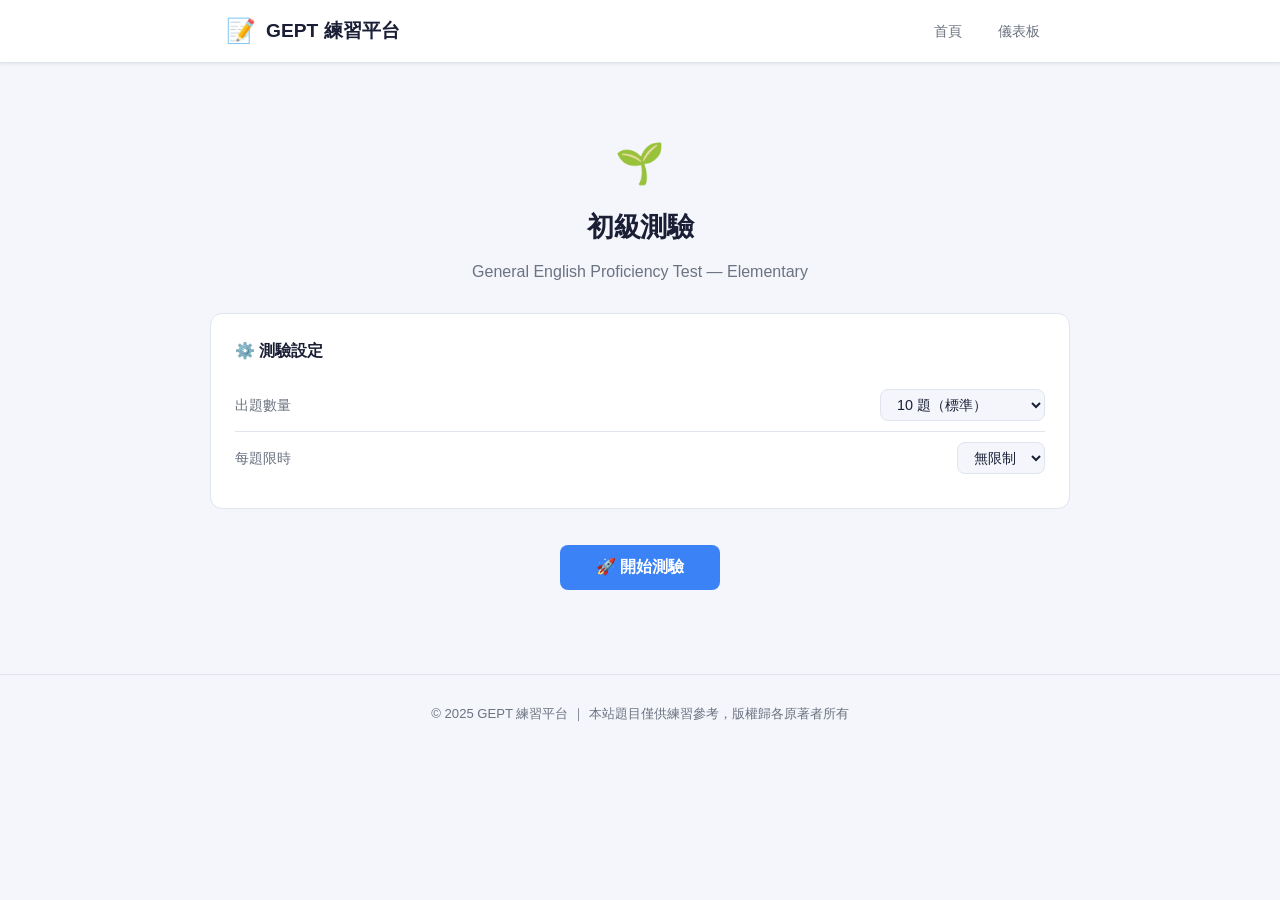
==== elementary.html @ 788f068a "feat: add GEPT practice platform (9 files)" ====
<!DOCTYPE html>
<html lang="zh-TW">
<head>
  <meta charset="UTF-8" />
  <meta name="viewport" content="width=device-width, initial-scale=1.0" />
  <title>初級測驗 — GEPT 練習平台</title>
  <link rel="stylesheet" href="style.css" />
</head>
<body>

<nav class="navbar">
  <div class="container">
    <div class="navbar-brand">
      <span class="logo">📝</span>
      <span>GEPT 練習平台</span>
    </div>
    <div class="navbar-links">
      <a href="index.html" class="nav-link">首頁</a>
      <a href="home.html" class="nav-link">儀表板</a>
    </div>
  </div>
</nav>

<main>
  <div class="container quiz-wrapper">

    <!-- 設定面板（測驗前顯示） -->
    <div id="setup-panel">
      <div class="hero" style="padding:36px 0 28px">
        <div style="font-size:2.5rem; margin-bottom:10px">🌱</div>
        <h1 style="font-size:1.7rem">初級測驗</h1>
        <p>General English Proficiency Test — Elementary</p>
      </div>

      <div class="settings-panel">
        <h3>⚙️ 測驗設定</h3>
        <div class="setting-row">
          <label for="q-count">出題數量</label>
          <select id="q-count">
            <option value="5">5 題（快速練習）</option>
            <option value="10" selected>10 題（標準）</option>
            <option value="15">15 題（進階）</option>
            <option value="20">20 題（完整題庫）</option>
          </select>
        </div>
        <div class="setting-row">
          <label for="time-limit">每題限時</label>
          <select id="time-limit">
            <option value="0" selected>無限制</option>
            <option value="30">30 秒</option>
            <option value="60">60 秒</option>
            <option value="90">90 秒</option>
          </select>
        </div>
      </div>

      <!-- 進度摘要 -->
      <div class="settings-panel" id="prev-progress" style="display:none">
        <h3>📊 歷史紀錄</h3>
        <div class="stat-row">
          <span class="label">練習次數</span>
          <span class="value" id="prev-attempts">—</span>
        </div>
        <div class="stat-row">
          <span class="label">最佳成績</span>
          <span class="value" id="prev-best">—</span>
        </div>
        <div class="stat-row">
          <span class="label">累計時間</span>
          <span class="value" id="prev-time">—</span>
        </div>
      </div>

      <div style="text-align:center; padding:8px 0 24px">
        <button class="btn btn-primary" id="start-btn" style="font-size:1rem; padding:12px 36px">
          🚀 開始測驗
        </button>
      </div>
    </div>

    <!-- 測驗區（動態渲染） -->
    <div id="quiz-root" style="display:none"></div>

  </div>
</main>

<footer class="footer">
  © 2025 GEPT 練習平台 ｜ 本站題目僅供練習參考，版權歸各原著者所有
</footer>

<script src="data.js"></script>
<script src="progress.js"></script>
<script src="quiz.js"></script>
<script>
  // 顯示歷史紀錄
  const prev = getLevelProgress('elementary');
  if (prev.attempts > 0) {
    document.getElementById('prev-progress').style.display = 'block';
    document.getElementById('prev-attempts').textContent = prev.attempts + ' 次';
    document.getElementById('prev-best').textContent     = prev.bestPct + '%';
    document.getElementById('prev-time').textContent     = formatTime(prev.totalTime);
  }

  document.getElementById('start-btn').addEventListener('click', function () {
    const count     = parseInt(document.getElementById('q-count').value, 10);
    const timeLimit = parseInt(document.getElementById('time-limit').value, 10);

    document.getElementById('setup-panel').style.display = 'none';
    const root = document.getElementById('quiz-root');
    root.style.display = 'block';

    const quiz = new QuizEngine({ level: 'elementary', count, timeLimit });
    quiz.mount(root);
  });
</script>
</body>
</html>
---- style.css ----
/* GEPT 練習平台 — 共用樣式 */

/* ── 重置與基礎 ─────────────────────────── */
*, *::before, *::after { box-sizing: border-box; margin: 0; padding: 0; }

:root {
  --elementary:    #4caf50;
  --intermediate:  #2196f3;
  --high-inter:    #9c27b0;
  --bg:            #f4f6fb;
  --surface:       #ffffff;
  --border:        #e0e4ef;
  --text:          #1a1f36;
  --text-muted:    #6b7280;
  --correct:       #22c55e;
  --wrong:         #ef4444;
  --warning:       #f59e0b;
  --shadow-sm:     0 1px 4px rgba(0,0,0,.08);
  --shadow-md:     0 4px 16px rgba(0,0,0,.12);
  --radius:        12px;
  --radius-sm:     8px;
  --transition:    0.2s ease;
}

body {
  font-family: 'Segoe UI', 'Microsoft JhengHei', '微軟正黑體', sans-serif;
  background: var(--bg);
  color: var(--text);
  line-height: 1.6;
  min-height: 100vh;
}

a { color: inherit; text-decoration: none; }
img { display: block; max-width: 100%; }
button { cursor: pointer; border: none; background: none; font-family: inherit; }

/* ── 版面容器 ─────────────────────────── */
.container {
  max-width: 860px;
  margin: 0 auto;
  padding: 0 16px;
}

/* ── 頂部導覽列 ─────────────────────────── */
.navbar {
  background: var(--surface);
  border-bottom: 1px solid var(--border);
  padding: 12px 0;
  position: sticky;
  top: 0;
  z-index: 100;
  box-shadow: var(--shadow-sm);
}

.navbar .container {
  display: flex;
  align-items: center;
  justify-content: space-between;
  gap: 16px;
}

.navbar-brand {
  display: flex;
  align-items: center;
  gap: 10px;
  font-size: 1.2rem;
  font-weight: 700;
  color: var(--text);
}

.navbar-brand .logo {
  font-size: 1.5rem;
}

.navbar-links {
  display: flex;
  align-items: center;
  gap: 8px;
}

.nav-link {
  padding: 6px 14px;
  border-radius: var(--radius-sm);
  font-size: 0.9rem;
  color: var(--text-muted);
  transition: background var(--transition), color var(--transition);
}

.nav-link:hover,
.nav-link.active {
  background: var(--bg);
  color: var(--text);
}

/* ── 頁首英雄區 ─────────────────────────── */
.hero {
  text-align: center;
  padding: 56px 16px 40px;
}

.hero h1 {
  font-size: 2rem;
  font-weight: 800;
  margin-bottom: 10px;
  letter-spacing: -0.5px;
}

.hero p {
  color: var(--text-muted);
  font-size: 1rem;
  max-width: 520px;
  margin: 0 auto;
}

/* ── 卡片 ─────────────────────────── */
.card {
  background: var(--surface);
  border-radius: var(--radius);
  border: 1px solid var(--border);
  box-shadow: var(--shadow-sm);
  overflow: hidden;
  transition: box-shadow var(--transition), transform var(--transition);
}

.card:hover {
  box-shadow: var(--shadow-md);
  transform: translateY(-2px);
}

/* ── 級別卡片網格 ─────────────────────────── */
.level-grid {
  display: grid;
  grid-template-columns: repeat(auto-fit, minmax(240px, 1fr));
  gap: 20px;
  margin: 0 0 40px;
}

.level-card {
  display: flex;
  flex-direction: column;
}

.level-card-header {
  padding: 20px;
  color: #fff;
  display: flex;
  align-items: center;
  gap: 12px;
}

.level-card-header .icon {
  font-size: 2rem;
  line-height: 1;
}

.level-card-header h2 {
  font-size: 1.25rem;
  font-weight: 700;
}

.level-card-header p {
  font-size: 0.8rem;
  opacity: .85;
  margin-top: 2px;
}

.level-card-body {
  padding: 20px;
  flex: 1;
  display: flex;
  flex-direction: column;
  gap: 14px;
}

.level-card-desc {
  font-size: 0.88rem;
  color: var(--text-muted);
  line-height: 1.5;
}

/* 進度條 */
.progress-bar-wrap {
  background: var(--bg);
  border-radius: 999px;
  height: 8px;
  overflow: hidden;
}

.progress-bar-fill {
  height: 100%;
  border-radius: 999px;
  transition: width 0.5s ease;
}

.progress-label {
  display: flex;
  justify-content: space-between;
  font-size: 0.8rem;
  color: var(--text-muted);
  margin-top: 4px;
}

/* 統計行 */
.stat-row {
  display: flex;
  justify-content: space-between;
  align-items: center;
  font-size: 0.85rem;
}

.stat-row .label { color: var(--text-muted); }
.stat-row .value { font-weight: 600; }

.start-btn {
  display: block;
  width: 100%;
  padding: 10px;
  border-radius: var(--radius-sm);
  font-size: 0.95rem;
  font-weight: 600;
  color: #fff;
  text-align: center;
  transition: opacity var(--transition), transform var(--transition);
  margin-top: auto;
}

.start-btn:hover { opacity: .88; transform: scale(1.01); }

/* ── 統計區塊 ─────────────────────────── */
.stats-section {
  margin-bottom: 40px;
}

.section-title {
  font-size: 1.1rem;
  font-weight: 700;
  margin-bottom: 16px;
  display: flex;
  align-items: center;
  gap: 8px;
}

.stats-grid {
  display: grid;
  grid-template-columns: repeat(auto-fit, minmax(140px, 1fr));
  gap: 14px;
}

.stat-card {
  background: var(--surface);
  border-radius: var(--radius);
  border: 1px solid var(--border);
  padding: 18px;
  text-align: center;
}

.stat-card .stat-value {
  font-size: 1.8rem;
  font-weight: 800;
  line-height: 1;
  margin-bottom: 4px;
}

.stat-card .stat-label {
  font-size: 0.8rem;
  color: var(--text-muted);
}

/* ── 測驗頁面 ─────────────────────────── */
.quiz-wrapper {
  padding: 32px 0 60px;
}

/* 頂部資訊列 */
.quiz-meta {
  display: flex;
  justify-content: space-between;
  align-items: center;
  margin-bottom: 24px;
  gap: 12px;
  flex-wrap: wrap;
}

.quiz-badge {
  display: inline-flex;
  align-items: center;
  gap: 6px;
  padding: 5px 14px;
  border-radius: 999px;
  font-size: 0.85rem;
  font-weight: 600;
  color: #fff;
}

.quiz-timer {
  display: flex;
  align-items: center;
  gap: 6px;
  font-size: 0.95rem;
  font-weight: 600;
  color: var(--text-muted);
  background: var(--surface);
  border: 1px solid var(--border);
  padding: 5px 14px;
  border-radius: 999px;
}

.quiz-timer.warning { color: var(--warning); border-color: var(--warning); }
.quiz-timer.danger  { color: var(--wrong);   border-color: var(--wrong);   }

/* 進度條（頂部） */
.quiz-progress {
  margin-bottom: 28px;
}

.quiz-progress-label {
  display: flex;
  justify-content: space-between;
  font-size: 0.82rem;
  color: var(--text-muted);
  margin-bottom: 6px;
}

/* 問題卡 */
.question-card {
  background: var(--surface);
  border-radius: var(--radius);
  border: 1px solid var(--border);
  box-shadow: var(--shadow-sm);
  padding: 28px;
  margin-bottom: 20px;
}

.question-meta {
  display: flex;
  gap: 8px;
  margin-bottom: 14px;
  flex-wrap: wrap;
}

.tag {
  display: inline-block;
  padding: 2px 10px;
  border-radius: 999px;
  font-size: 0.75rem;
  font-weight: 600;
  background: var(--bg);
  color: var(--text-muted);
  border: 1px solid var(--border);
}

.question-text {
  font-size: 1.05rem;
  line-height: 1.65;
  font-weight: 500;
  margin-bottom: 22px;
}

/* 選項 */
.options-list {
  display: flex;
  flex-direction: column;
  gap: 10px;
}

.option-btn {
  width: 100%;
  display: flex;
  align-items: flex-start;
  gap: 12px;
  padding: 14px 18px;
  border-radius: var(--radius-sm);
  border: 2px solid var(--border);
  background: var(--surface);
  font-size: 0.95rem;
  text-align: left;
  transition: border-color var(--transition), background var(--transition), transform var(--transition);
  line-height: 1.5;
}

.option-btn:hover:not(:disabled) {
  border-color: #a0aec0;
  background: var(--bg);
  transform: translateX(3px);
}

.option-btn .option-letter {
  flex-shrink: 0;
  width: 26px;
  height: 26px;
  border-radius: 50%;
  background: var(--bg);
  border: 1px solid var(--border);
  display: flex;
  align-items: center;
  justify-content: center;
  font-size: 0.82rem;
  font-weight: 700;
  transition: background var(--transition), border-color var(--transition), color var(--transition);
}

.option-btn.selected {
  border-color: #3b82f6;
  background: #eff6ff;
}
.option-btn.selected .option-letter {
  background: #3b82f6;
  border-color: #3b82f6;
  color: #fff;
}

.option-btn.correct {
  border-color: var(--correct);
  background: #f0fdf4;
}
.option-btn.correct .option-letter {
  background: var(--correct);
  border-color: var(--correct);
  color: #fff;
}

.option-btn.wrong {
  border-color: var(--wrong);
  background: #fff5f5;
}
.option-btn.wrong .option-letter {
  background: var(--wrong);
  border-color: var(--wrong);
  color: #fff;
}

/* 解析 */
.explanation-box {
  margin-top: 16px;
  padding: 14px 18px;
  background: #fefce8;
  border: 1px solid #fef08a;
  border-radius: var(--radius-sm);
  font-size: 0.88rem;
  line-height: 1.6;
  display: none;
}

.explanation-box.show { display: block; }

.explanation-box strong { color: #854d0e; }

/* 操作按鈕 */
.quiz-actions {
  display: flex;
  justify-content: space-between;
  align-items: center;
  gap: 12px;
}

.btn {
  display: inline-flex;
  align-items: center;
  gap: 8px;
  padding: 10px 22px;
  border-radius: var(--radius-sm);
  font-size: 0.95rem;
  font-weight: 600;
  transition: opacity var(--transition), transform var(--transition);
}

.btn:hover { opacity: .88; transform: scale(1.02); }
.btn:disabled { opacity: .4; cursor: not-allowed; transform: none; }

.btn-primary { background: #3b82f6; color: #fff; }
.btn-success { background: var(--correct); color: #fff; }
.btn-outline {
  background: transparent;
  border: 2px solid var(--border);
  color: var(--text);
}

/* 結果頁 */
.result-wrapper {
  max-width: 600px;
  margin: 0 auto;
  padding: 40px 0 80px;
  text-align: center;
}

.result-score-ring {
  width: 150px;
  height: 150px;
  border-radius: 50%;
  margin: 0 auto 24px;
  display: flex;
  flex-direction: column;
  align-items: center;
  justify-content: center;
  border: 8px solid var(--border);
  position: relative;
}

.result-score-ring .score-number {
  font-size: 2.8rem;
  font-weight: 800;
  line-height: 1;
}

.result-score-ring .score-label {
  font-size: 0.78rem;
  color: var(--text-muted);
  margin-top: 2px;
}

.result-title {
  font-size: 1.5rem;
  font-weight: 800;
  margin-bottom: 8px;
}

.result-subtitle {
  color: var(--text-muted);
  margin-bottom: 32px;
}

.result-details {
  background: var(--surface);
  border: 1px solid var(--border);
  border-radius: var(--radius);
  padding: 20px;
  margin-bottom: 28px;
  text-align: left;
}

.result-row {
  display: flex;
  justify-content: space-between;
  padding: 8px 0;
  font-size: 0.92rem;
  border-bottom: 1px solid var(--border);
}
.result-row:last-child { border-bottom: none; }
.result-row .label { color: var(--text-muted); }
.result-row .value { font-weight: 600; }

.result-actions {
  display: flex;
  gap: 12px;
  justify-content: center;
  flex-wrap: wrap;
}

/* 載入狀態 */
#quiz-loading {
  text-align: center;
  padding: 80px 20px;
  color: var(--text-muted);
}

/* ── 設定面板 ─────────────────────────── */
.settings-panel {
  background: var(--surface);
  border: 1px solid var(--border);
  border-radius: var(--radius);
  padding: 24px;
  margin-bottom: 28px;
}

.settings-panel h3 {
  font-size: 1rem;
  font-weight: 700;
  margin-bottom: 16px;
}

.setting-row {
  display: flex;
  justify-content: space-between;
  align-items: center;
  padding: 10px 0;
  border-bottom: 1px solid var(--border);
  gap: 12px;
}
.setting-row:last-child { border-bottom: none; }

.setting-row label { font-size: 0.9rem; color: var(--text-muted); }

.setting-row select,
.setting-row input[type="number"] {
  padding: 6px 12px;
  border: 1px solid var(--border);
  border-radius: var(--radius-sm);
  font-size: 0.9rem;
  font-family: inherit;
  background: var(--bg);
  color: var(--text);
  cursor: pointer;
}

/* ── 頁腳 ─────────────────────────── */
.footer {
  text-align: center;
  padding: 28px 16px;
  font-size: 0.82rem;
  color: var(--text-muted);
  border-top: 1px solid var(--border);
  margin-top: auto;
}

/* ── RWD ─────────────────────────── */
@media (max-width: 600px) {
  .hero h1 { font-size: 1.55rem; }
  .level-grid { grid-template-columns: 1fr; }
  .stats-grid { grid-template-columns: repeat(2, 1fr); }
  .question-card { padding: 20px; }
  .quiz-actions { flex-direction: column; }
  .btn { width: 100%; justify-content: center; }
  .result-actions .btn { width: 100%; justify-content: center; }
}
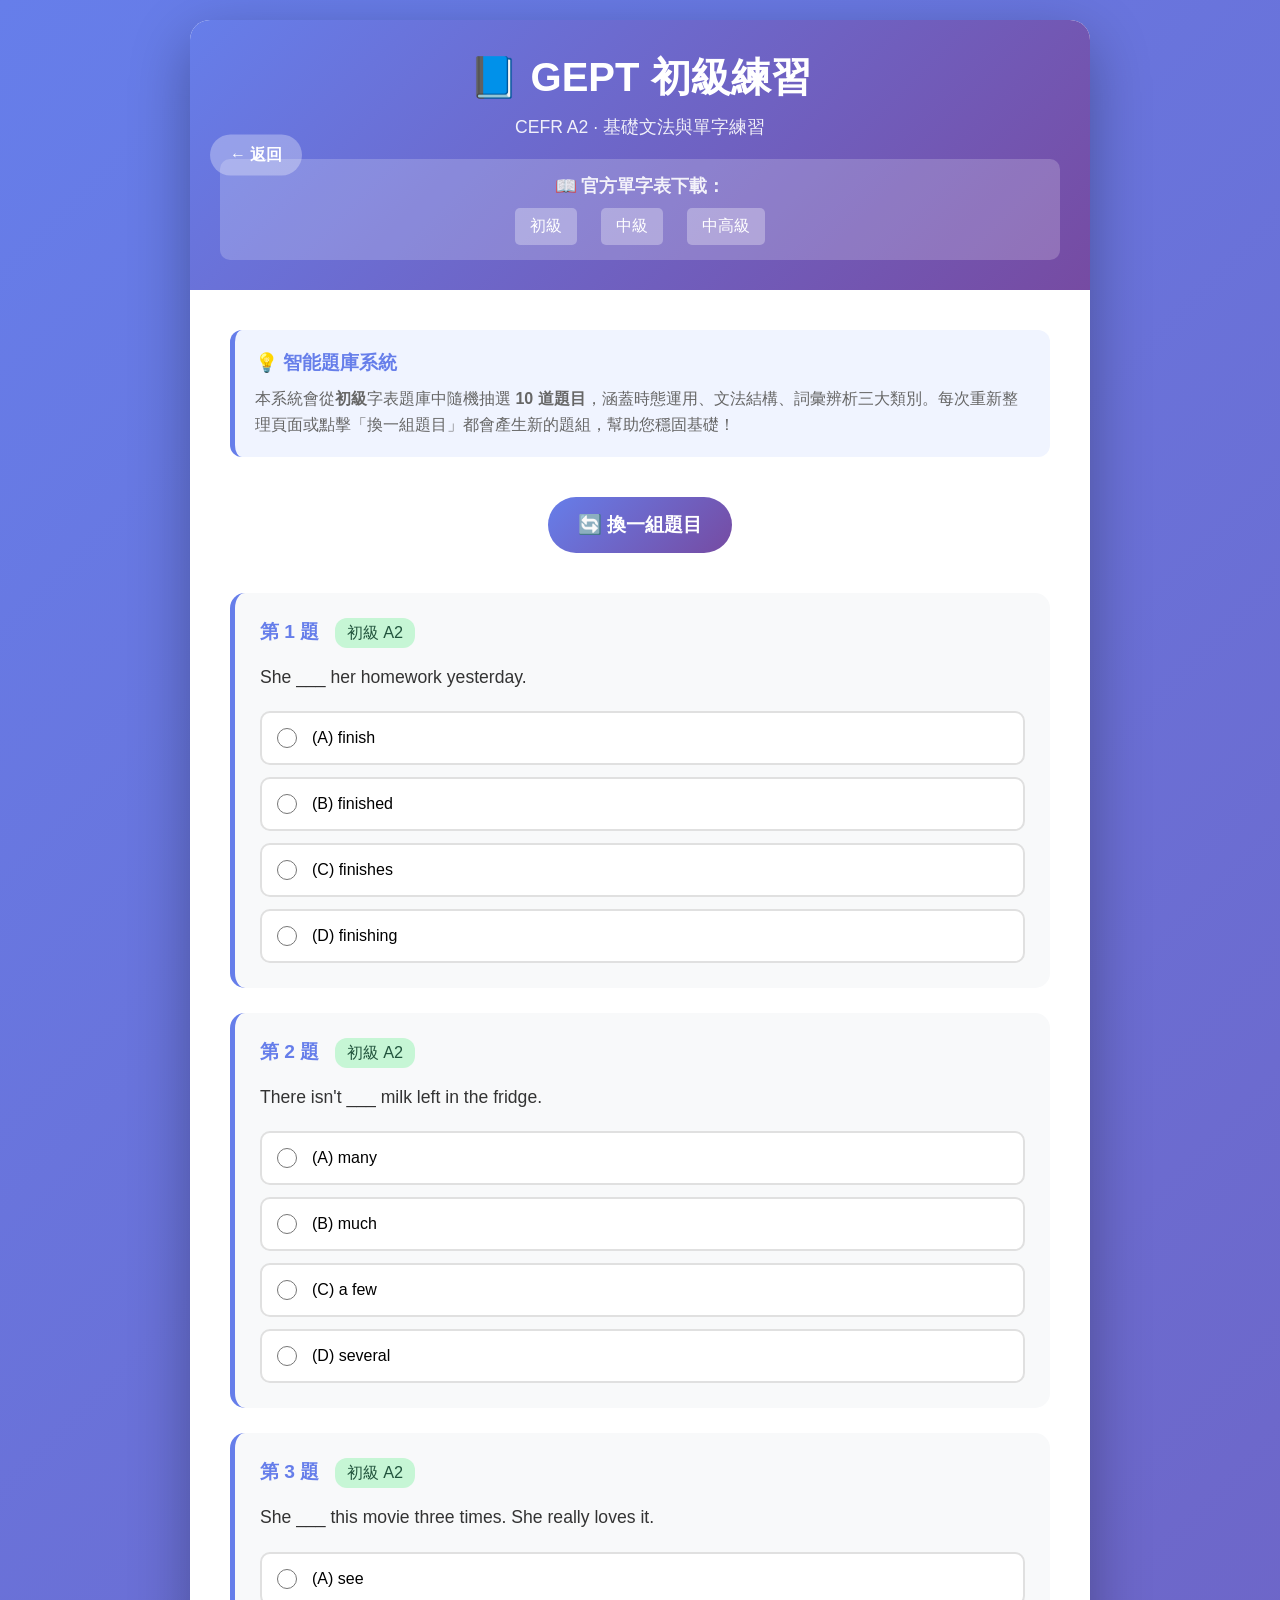
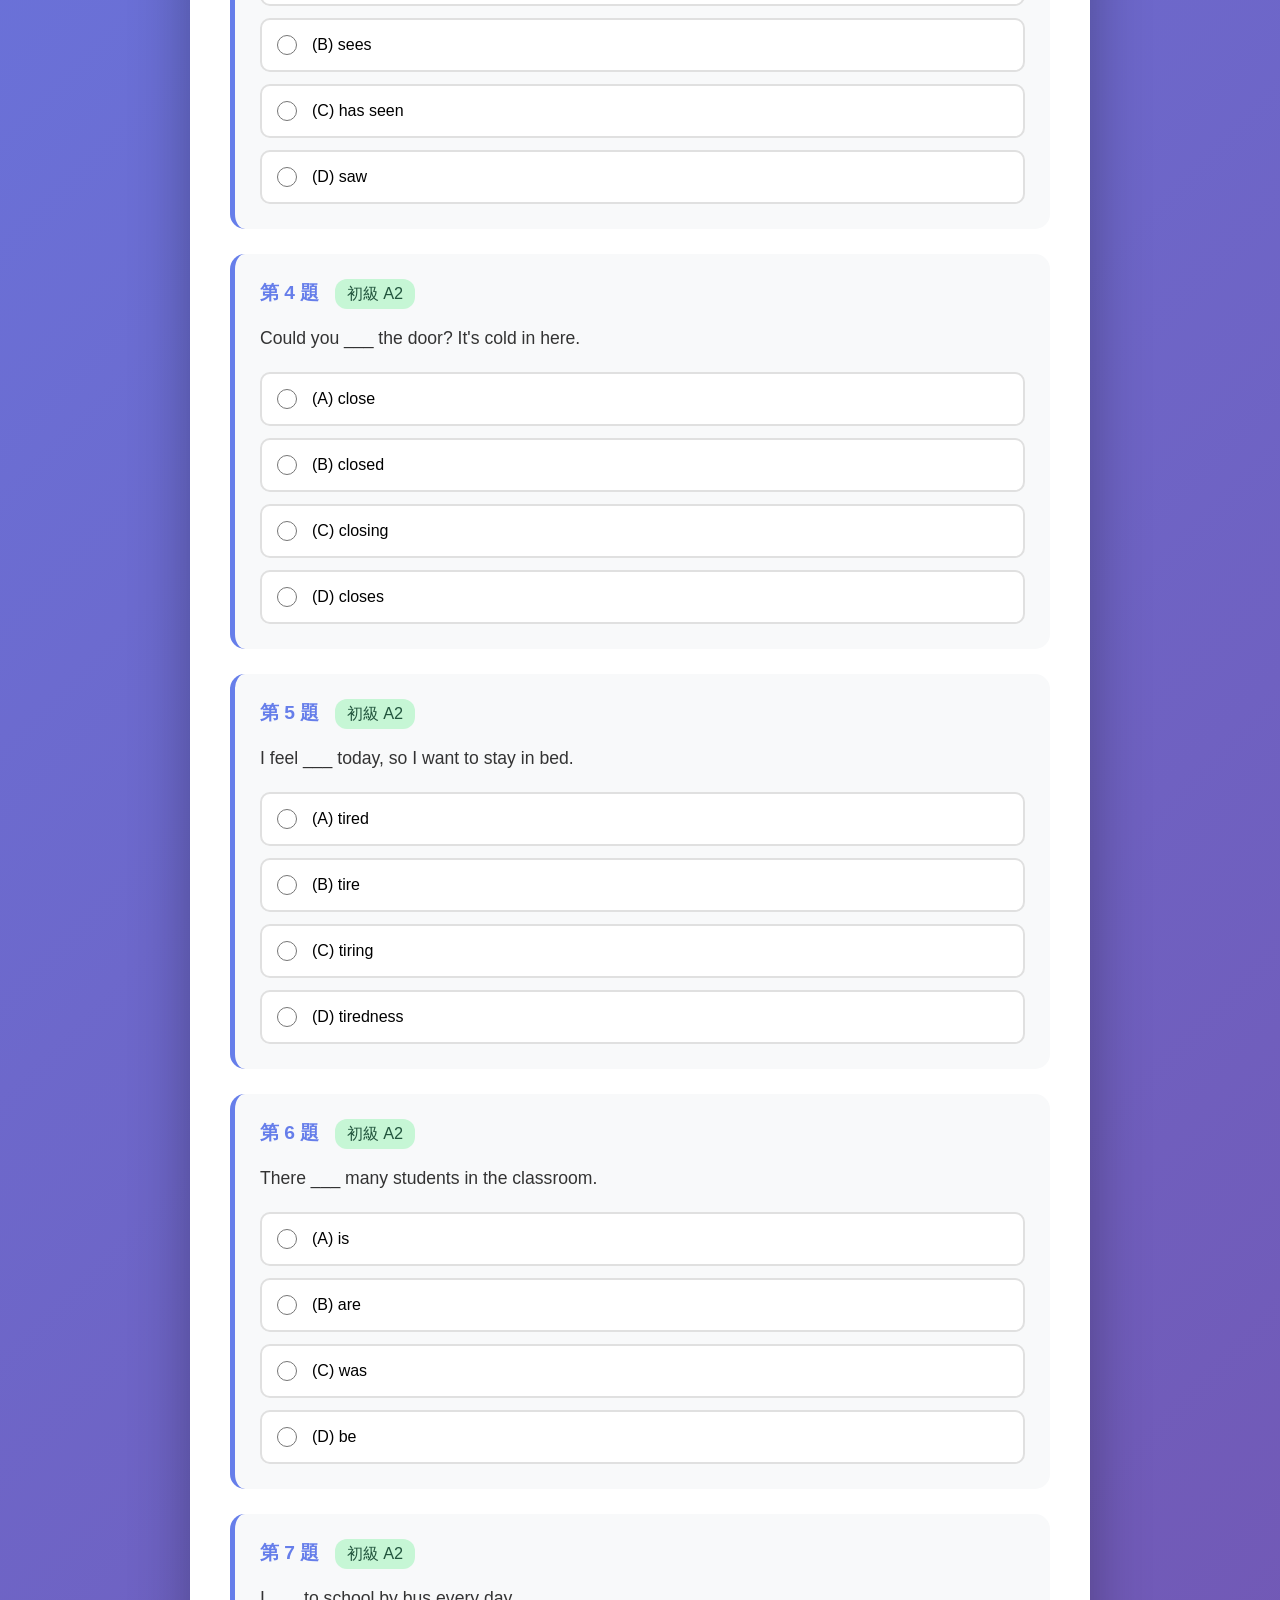
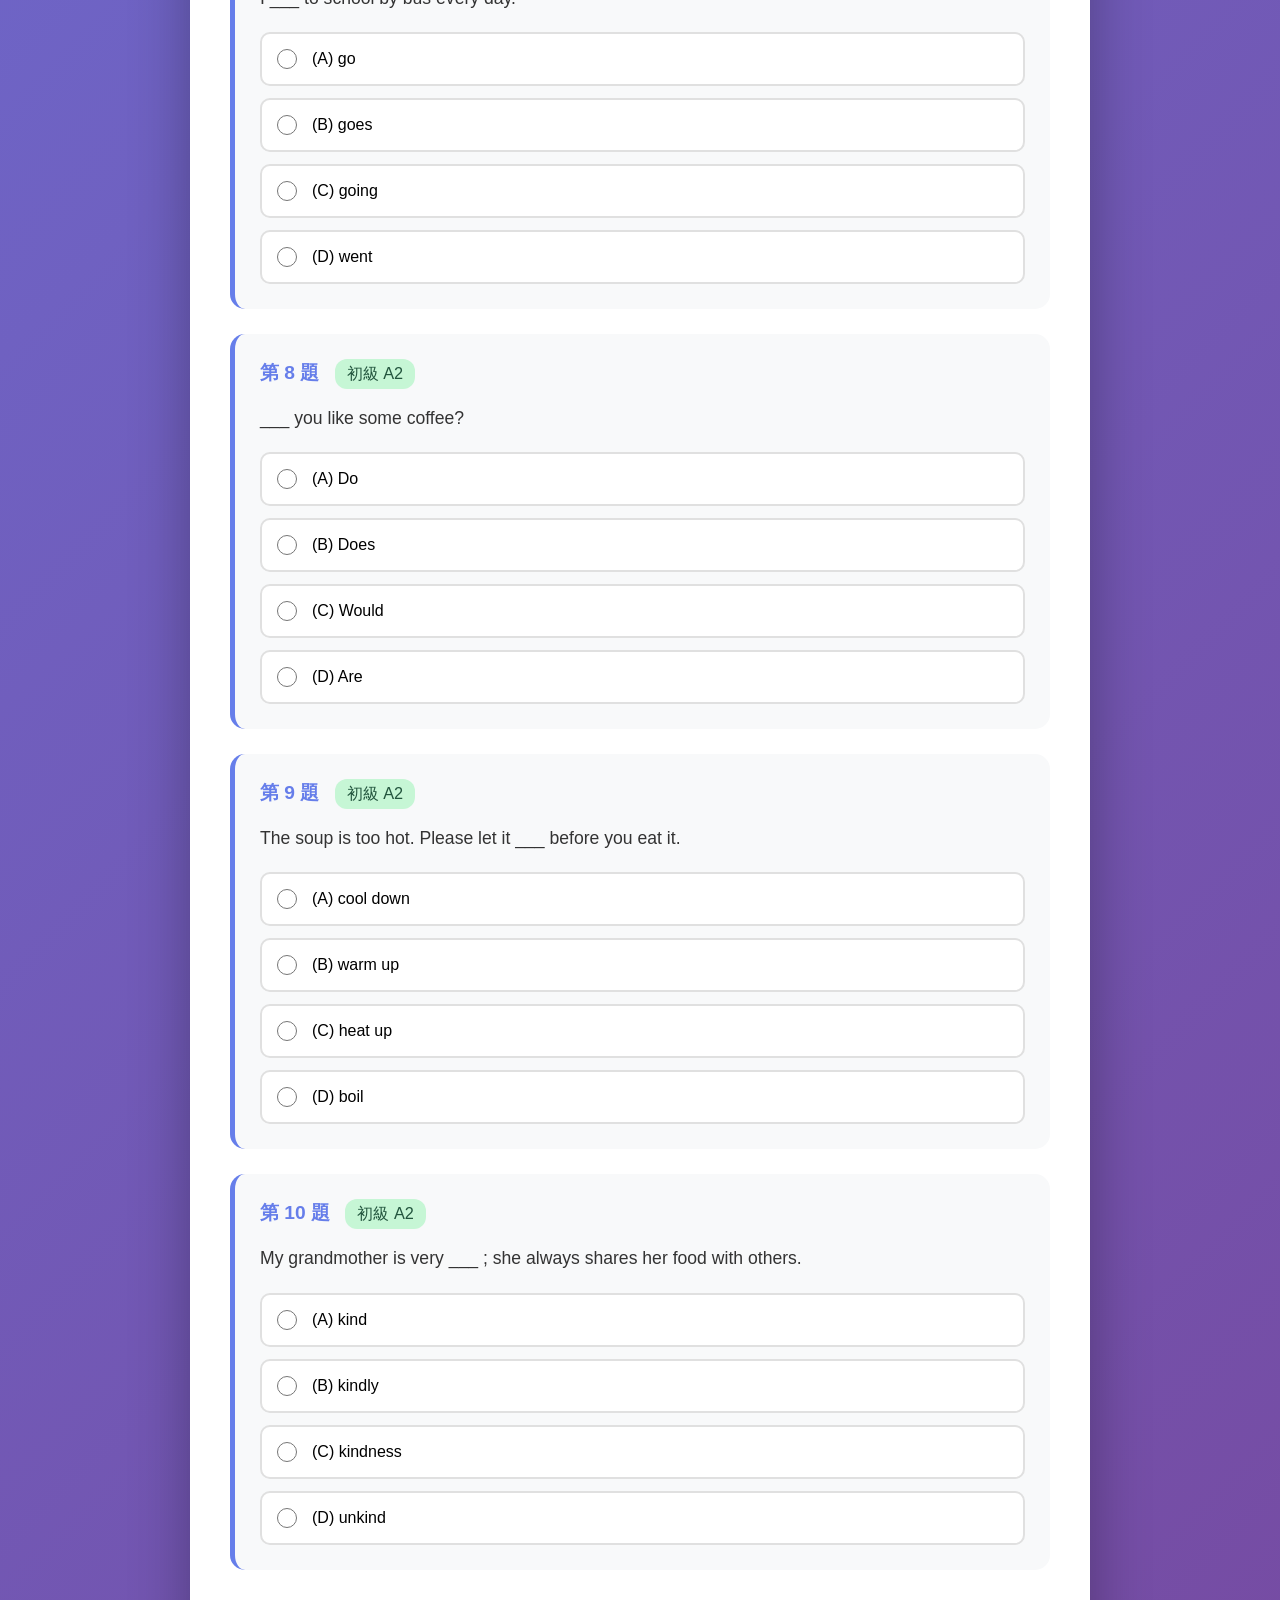
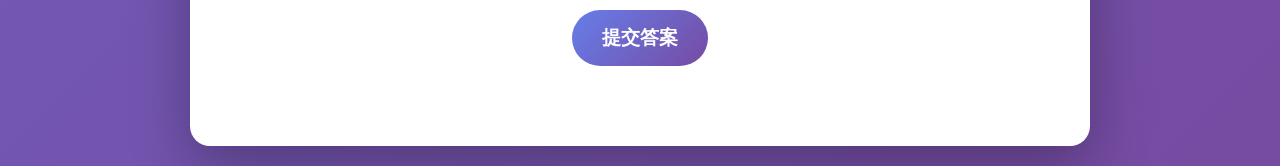
==== commit 6f641629: "Add files via upload" ====
--- a/elementary.html
+++ b/elementary.html
@@ -1,117 +1,55 @@
 <!DOCTYPE html>
 <html lang="zh-TW">
 <head>
-  <meta charset="UTF-8" />
-  <meta name="viewport" content="width=device-width, initial-scale=1.0" />
-  <title>初級測驗 — GEPT 練習平台</title>
-  <link rel="stylesheet" href="style.css" />
+    <meta charset="UTF-8">
+    <meta name="viewport" content="width=device-width, initial-scale=1.0">
+    <title>GEPT 初級練習</title>
+    <link rel="stylesheet" href="quiz.css">
 </head>
 <body>
+    <div class="container">
+        <div class="header">
+            <a href="home.html" class="back-btn">← 返回</a>
+            <h1>📘 GEPT 初級練習</h1>
+            <p>CEFR A2 · 基礎文法與單字練習</p>
+            <div class="header-links">
+                <p>📖 官方單字表下載：</p>
+                <a href="https://www.lttc.ntu.edu.tw/resources/GEPT/GEPT_Elementary.pdf" target="_blank">初級</a>
+                <a href="https://www.lttc.ntu.edu.tw/resources/GEPT/GEPT_Intermediate.pdf" target="_blank">中級</a>
+                <a href="https://www.lttc.ntu.edu.tw/resources/GEPT/GEPT_High-Intermediate.pdf" target="_blank">中高級</a>
+            </div>
+        </div>
 
-<nav class="navbar">
-  <div class="container">
-    <div class="navbar-brand">
-      <span class="logo">📝</span>
-      <span>GEPT 練習平台</span>
-    </div>
-    <div class="navbar-links">
-      <a href="index.html" class="nav-link">首頁</a>
-      <a href="home.html" class="nav-link">儀表板</a>
-    </div>
-  </div>
-</nav>
+        <div class="content">
+            <div class="level-info">
+                <h3>💡 智能題庫系統</h3>
+                <p>本系統會從<strong>初級</strong>字表題庫中隨機抽選 <strong>10 道題目</strong>，涵蓋時態運用、文法結構、詞彙辨析三大類別。每次重新整理頁面或點擊「換一組題目」都會產生新的題組，幫助您穩固基礎！</p>
+            </div>
 
-<main>
-  <div class="container quiz-wrapper">
+            <div class="button-group">
+                <button type="button" class="refresh-btn" onclick="location.reload()">🔄 換一組題目</button>
+            </div>
 
-    <!-- 設定面板（測驗前顯示） -->
-    <div id="setup-panel">
-      <div class="hero" style="padding:36px 0 28px">
-        <div style="font-size:2.5rem; margin-bottom:10px">🌱</div>
-        <h1 style="font-size:1.7rem">初級測驗</h1>
-        <p>General English Proficiency Test — Elementary</p>
-      </div>
+            <form id="quizForm">
+                <div id="questionsContainer">
+                    <div class="loading">正在載入題目...</div>
+                </div>
 
-      <div class="settings-panel">
-        <h3>⚙️ 測驗設定</h3>
-        <div class="setting-row">
-          <label for="q-count">出題數量</label>
-          <select id="q-count">
-            <option value="5">5 題（快速練習）</option>
-            <option value="10" selected>10 題（標準）</option>
-            <option value="15">15 題（進階）</option>
-            <option value="20">20 題（完整題庫）</option>
-          </select>
+                <div class="button-group">
+                    <button type="button" class="submit-btn" id="submitBtn">提交答案</button>
+                </div>
+
+                <div class="score-display" id="scoreDisplay">
+                    <h2>🎉 測驗結果</h2>
+                    <p id="scoreText"></p>
+                    <button type="button" class="reset-btn" id="resetBtn">重新測驗</button>
+                </div>
+            </form>
         </div>
-        <div class="setting-row">
-          <label for="time-limit">每題限時</label>
-          <select id="time-limit">
-            <option value="0" selected>無限制</option>
-            <option value="30">30 秒</option>
-            <option value="60">60 秒</option>
-            <option value="90">90 秒</option>
-          </select>
-        </div>
-      </div>
-
-      <!-- 進度摘要 -->
-      <div class="settings-panel" id="prev-progress" style="display:none">
-        <h3>📊 歷史紀錄</h3>
-        <div class="stat-row">
-          <span class="label">練習次數</span>
-          <span class="value" id="prev-attempts">—</span>
-        </div>
-        <div class="stat-row">
-          <span class="label">最佳成績</span>
-          <span class="value" id="prev-best">—</span>
-        </div>
-        <div class="stat-row">
-          <span class="label">累計時間</span>
-          <span class="value" id="prev-time">—</span>
-        </div>
-      </div>
-
-      <div style="text-align:center; padding:8px 0 24px">
-        <button class="btn btn-primary" id="start-btn" style="font-size:1rem; padding:12px 36px">
-          🚀 開始測驗
-        </button>
-      </div>
     </div>
 
-    <!-- 測驗區（動態渲染） -->
-    <div id="quiz-root" style="display:none"></div>
-
-  </div>
-</main>
-
-<footer class="footer">
-  © 2025 GEPT 練習平台 ｜ 本站題目僅供練習參考，版權歸各原著者所有
-</footer>
-
-<script src="data.js"></script>
-<script src="progress.js"></script>
-<script src="quiz.js"></script>
-<script>
-  // 顯示歷史紀錄
-  const prev = getLevelProgress('elementary');
-  if (prev.attempts > 0) {
-    document.getElementById('prev-progress').style.display = 'block';
-    document.getElementById('prev-attempts').textContent = prev.attempts + ' 次';
-    document.getElementById('prev-best').textContent     = prev.bestPct + '%';
-    document.getElementById('prev-time').textContent     = formatTime(prev.totalTime);
-  }
-
-  document.getElementById('start-btn').addEventListener('click', function () {
-    const count     = parseInt(document.getElementById('q-count').value, 10);
-    const timeLimit = parseInt(document.getElementById('time-limit').value, 10);
-
-    document.getElementById('setup-panel').style.display = 'none';
-    const root = document.getElementById('quiz-root');
-    root.style.display = 'block';
-
-    const quiz = new QuizEngine({ level: 'elementary', count, timeLimit });
-    quiz.mount(root);
-  });
-</script>
+    <script src="data.js"></script>
+    <script>const PAGE_LEVEL = 'elementary';</script>
+    <script src="quiz.js"></script>
 </body>
 </html>
--- a/quiz.css
+++ b/quiz.css
@@ -0,0 +1,332 @@
+* {
+    margin: 0;
+    padding: 0;
+    box-sizing: border-box;
+}
+
+body {
+    font-family: 'Microsoft JhengHei', 'Segoe UI', Arial, sans-serif;
+    background: linear-gradient(135deg, #667eea 0%, #764ba2 100%);
+    min-height: 100vh;
+    padding: 20px;
+}
+
+.container {
+    max-width: 900px;
+    margin: 0 auto;
+    background: white;
+    border-radius: 20px;
+    box-shadow: 0 20px 60px rgba(0, 0, 0, 0.3);
+    overflow: hidden;
+}
+
+.header {
+    background: linear-gradient(135deg, #667eea 0%, #764ba2 100%);
+    color: white;
+    padding: 30px;
+    text-align: center;
+    position: relative;
+}
+
+.back-btn {
+    position: absolute;
+    left: 20px;
+    top: 50%;
+    transform: translateY(-50%);
+    background: rgba(255, 255, 255, 0.3);
+    color: white;
+    padding: 10px 20px;
+    border-radius: 25px;
+    text-decoration: none;
+    transition: all 0.3s;
+    font-weight: bold;
+}
+
+.back-btn:hover {
+    background: rgba(255, 255, 255, 0.5);
+    transform: translateY(-50%) scale(1.05);
+}
+
+.header h1 {
+    font-size: 2.5em;
+    margin-bottom: 10px;
+}
+
+.header p {
+    font-size: 1.1em;
+    opacity: 0.9;
+}
+
+.header-links {
+    margin-top: 20px;
+    padding: 15px;
+    background: rgba(255,255,255,0.2);
+    border-radius: 10px;
+}
+
+.header-links p {
+    margin-bottom: 10px;
+    font-weight: bold;
+}
+
+.header-links a {
+    color: white;
+    text-decoration: none;
+    margin: 0 10px;
+    display: inline-block;
+    padding: 8px 15px;
+    background: rgba(255,255,255,0.3);
+    border-radius: 5px;
+    transition: all 0.3s;
+}
+
+.header-links a:hover {
+    background: rgba(255,255,255,0.4);
+}
+
+.content {
+    padding: 40px;
+}
+
+.level-info {
+    background: #f0f4ff;
+    padding: 20px;
+    border-radius: 12px;
+    margin-bottom: 30px;
+    border-left: 5px solid #667eea;
+}
+
+.level-info h3 {
+    color: #667eea;
+    margin-bottom: 10px;
+}
+
+.level-info p {
+    color: #666;
+    line-height: 1.6;
+}
+
+.question-card {
+    background: #f8f9fa;
+    border-radius: 15px;
+    padding: 25px;
+    margin-bottom: 25px;
+    border-left: 5px solid #667eea;
+    transition: transform 0.3s, box-shadow 0.3s;
+}
+
+.question-card:hover {
+    transform: translateY(-5px);
+    box-shadow: 0 10px 30px rgba(0, 0, 0, 0.1);
+}
+
+.question-number {
+    font-size: 1.2em;
+    font-weight: bold;
+    color: #667eea;
+    margin-bottom: 15px;
+}
+
+.level-badge {
+    display: inline-block;
+    padding: 4px 12px;
+    border-radius: 12px;
+    font-size: 0.85em;
+    margin-left: 10px;
+    font-weight: normal;
+}
+
+.level-elementary {
+    background: #c6f6d5;
+    color: #22543d;
+}
+
+.level-intermediate {
+    background: #feebc8;
+    color: #c05621;
+}
+
+.level-high {
+    background: #fed7d7;
+    color: #c53030;
+}
+
+.question-text {
+    font-size: 1.1em;
+    line-height: 1.6;
+    margin-bottom: 20px;
+    color: #333;
+}
+
+.options {
+    display: flex;
+    flex-direction: column;
+    gap: 12px;
+}
+
+.option {
+    display: flex;
+    align-items: center;
+    padding: 15px;
+    background: white;
+    border: 2px solid #e0e0e0;
+    border-radius: 10px;
+    cursor: pointer;
+    transition: all 0.3s;
+}
+
+.option:hover {
+    border-color: #667eea;
+    background: #f0f4ff;
+}
+
+.option input[type="radio"] {
+    margin-right: 15px;
+    width: 20px;
+    height: 20px;
+    cursor: pointer;
+}
+
+.option label {
+    cursor: pointer;
+    flex: 1;
+    font-size: 1em;
+}
+
+.option.correct {
+    border-color: #28a745;
+    background: #d4edda;
+}
+
+.option.incorrect {
+    border-color: #dc3545;
+    background: #f8d7da;
+}
+
+.explanation {
+    margin-top: 15px;
+    padding: 15px;
+    background: #fff3cd;
+    border-left: 4px solid #ffc107;
+    border-radius: 8px;
+    display: none;
+}
+
+.explanation.show {
+    display: block;
+    animation: fadeIn 0.5s;
+}
+
+@keyframes fadeIn {
+    from { opacity: 0; transform: translateY(-10px); }
+    to { opacity: 1; transform: translateY(0); }
+}
+
+.explanation h4 {
+    color: #856404;
+    margin-bottom: 8px;
+}
+
+.explanation p {
+    color: #856404;
+    line-height: 1.6;
+}
+
+.submit-btn, .refresh-btn {
+    display: inline-block;
+    padding: 15px 30px;
+    background: linear-gradient(135deg, #667eea 0%, #764ba2 100%);
+    color: white;
+    border: none;
+    border-radius: 50px;
+    font-size: 1.2em;
+    font-weight: bold;
+    cursor: pointer;
+    transition: transform 0.3s, box-shadow 0.3s;
+    margin: 10px;
+}
+
+.submit-btn:hover, .refresh-btn:hover {
+    transform: scale(1.05);
+    box-shadow: 0 10px 30px rgba(102, 126, 234, 0.4);
+}
+
+.submit-btn:disabled {
+    background: #ccc;
+    cursor: not-allowed;
+    transform: none;
+}
+
+.button-group {
+    text-align: center;
+    margin: 30px 0;
+}
+
+.score-display {
+    text-align: center;
+    padding: 20px;
+    background: linear-gradient(135deg, #28a745 0%, #20c997 100%);
+    color: white;
+    border-radius: 15px;
+    margin-top: 20px;
+    display: none;
+}
+
+.score-display.show {
+    display: block;
+    animation: fadeIn 0.5s;
+}
+
+.score-display h2 {
+    font-size: 2em;
+    margin-bottom: 10px;
+}
+
+.score-display p {
+    font-size: 1.2em;
+}
+
+.reset-btn {
+    display: inline-block;
+    margin-top: 15px;
+    padding: 10px 25px;
+    background: white;
+    color: #28a745;
+    border: none;
+    border-radius: 25px;
+    font-weight: bold;
+    cursor: pointer;
+    transition: transform 0.3s;
+}
+
+.reset-btn:hover {
+    transform: scale(1.05);
+}
+
+.loading {
+    text-align: center;
+    padding: 40px;
+    color: #667eea;
+    font-size: 1.2em;
+}
+
+@media (max-width: 768px) {
+    .back-btn {
+        position: static;
+        transform: none;
+        display: inline-block;
+        margin-bottom: 15px;
+    }
+
+    .header h1 {
+        font-size: 1.8em;
+    }
+
+    .content {
+        padding: 20px;
+    }
+
+    .question-card {
+        padding: 20px;
+    }
+}
